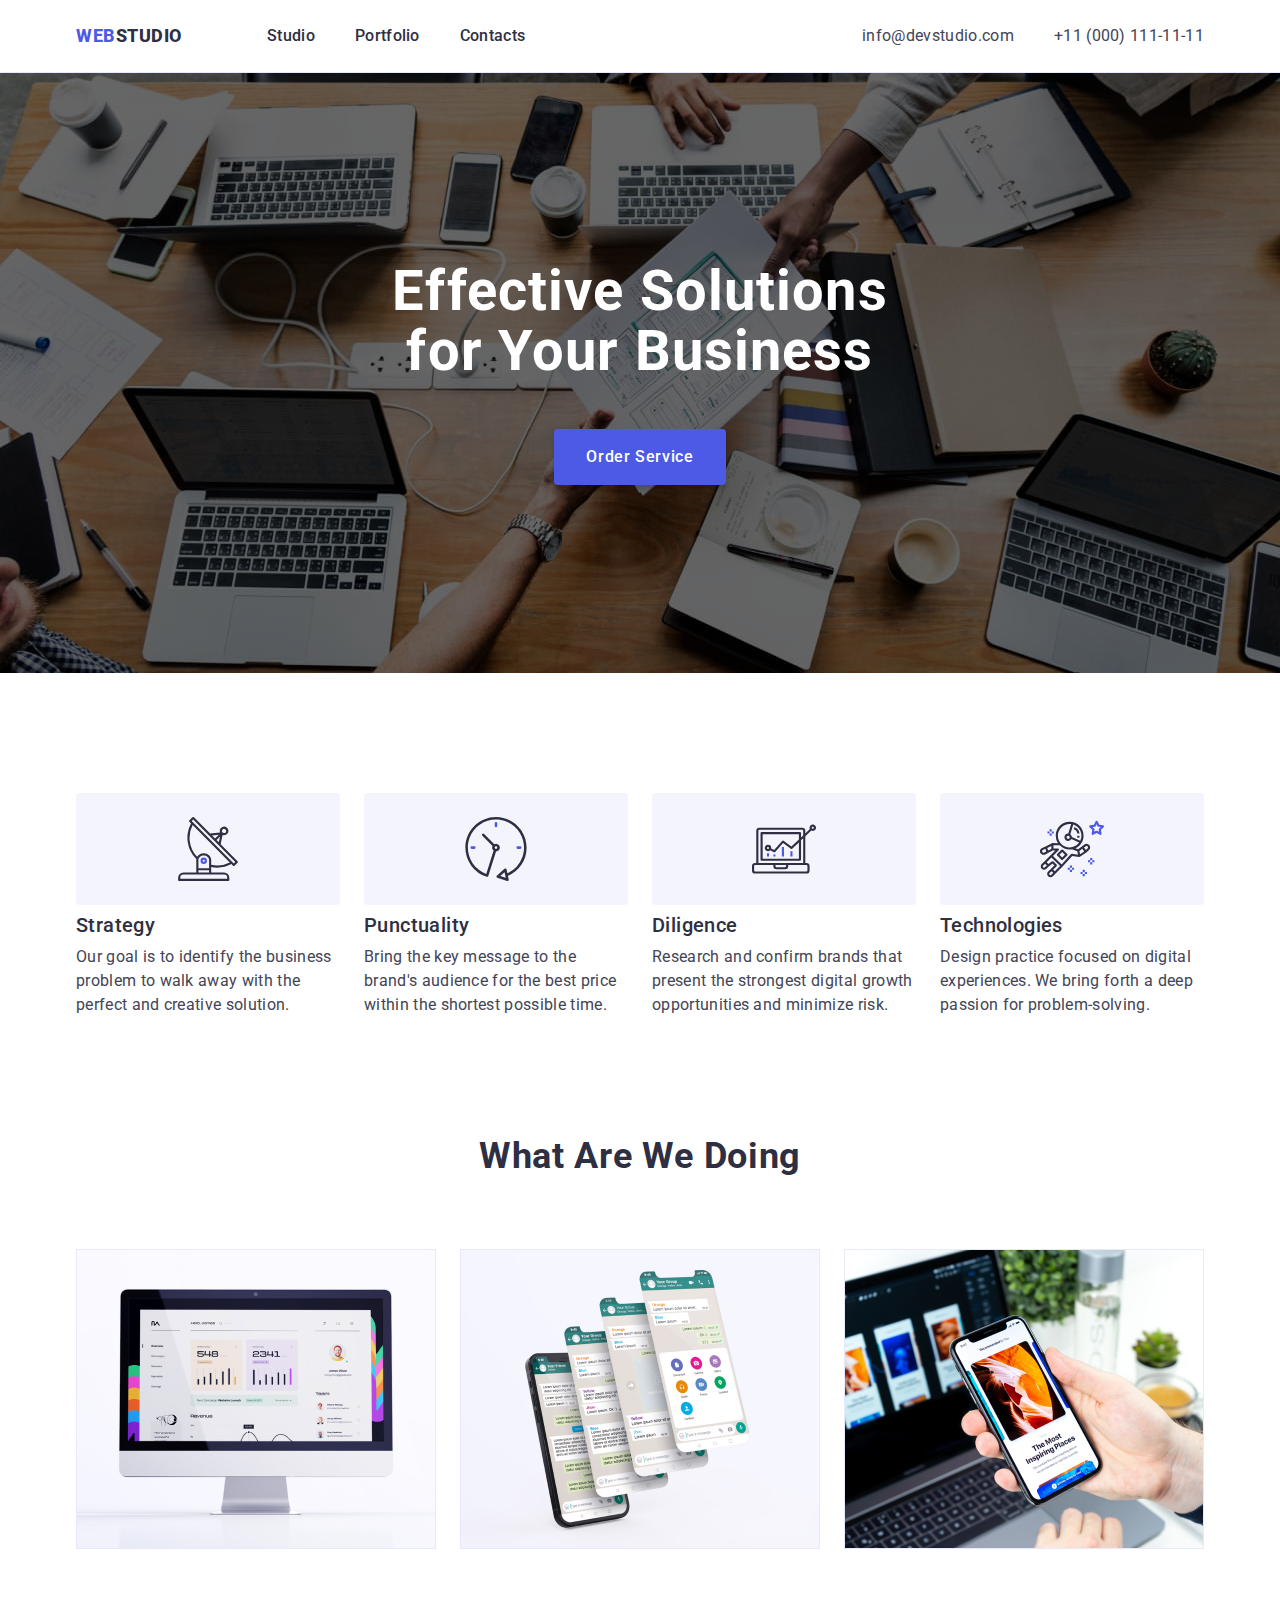
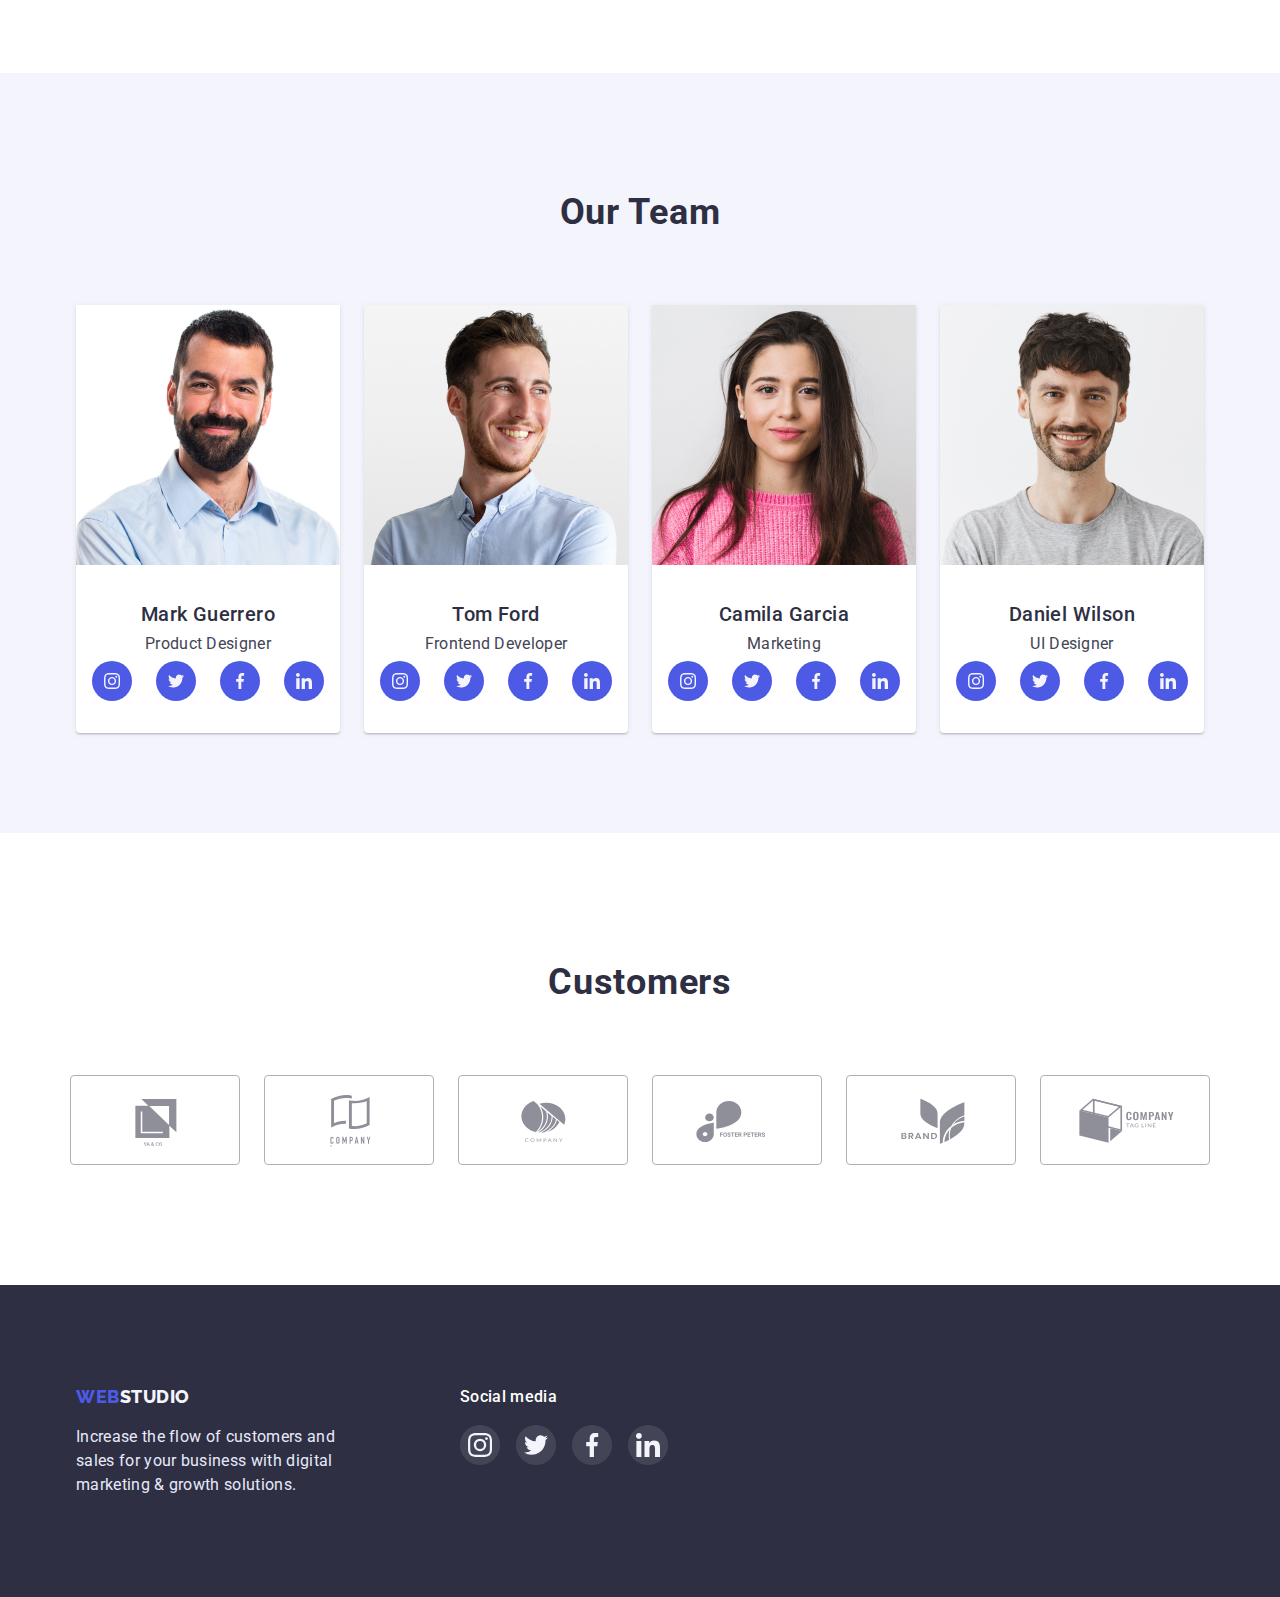
==== index.html @ 845b04ee "0" ====
<!DOCTYPE html>
<html lang="en">
  <head>
    <meta charset="UTF-8" />
    <meta http-equiv="X-UA-Compatible" content="IE=edge" />
    <meta name="viewport" content="width=device-width, initial-scale=1.0" />
    <title>Document</title>
    <link rel="preconnect" href="https://fonts.googleapis.com" />
    <link rel="preconnect" href="https://fonts.gstatic.com" crossorigin />
    <link
      href="https://fonts.googleapis.com/css2?family=Raleway:wght@800&family=Roboto:wght@400;500;700;900&display=swap"
      rel="stylesheet"
    />
    <link
      rel="stylesheet"
      href="https://cdnjs.cloudflare.com/ajax/libs/modern-normalize/1.1.0/modern-normalize.min.css"
    />
    <link rel="stylesheet" href="./css/styles.css" />
  </head>
  <body>
    <header class="header">
      <div class="container nav-gen">
        <nav class="nav-gen">
          <a href="./index.html" class="head-btn"
            ><span class="web">Web</span>Studio</a
          >
          <ul class="sec-ul nav-block">
            <li class="li-item">
              <a href="./index.html" class="nav-li">Studio</a>
            </li>
            <li class="li-item">
              <a href="./portfolio.html" class="nav-li">Portfolio</a>
            </li>
            <li class="li-item"><a href="" class="nav-li">Contacts</a></li>
          </ul>
        </nav>
        <address class="adress-block">
          <ul class="sec-ul adr-block">
            <li class="li-item">
              <a href="mailto:info@devstudio.com" class="contacts"
                >info@devstudio.com</a
              >
            </li>
            <li class="li-item">
              <a href="tel:+110001111111" class="contacts"
                >+11 (000) 111-11-11</a
              >
            </li>
          </ul>
        </address>
      </div>
    </header>
    <main>
      <section class="hero background-img">
        <div class="container background-img">
          <h1 class="title">Effective Solutions for Your Business</h1>
          <button type="button" class="button hero-but">Order Service</button>
        </div>
      </section>

      <section class="section">
        <div class="container">
          <h2 class="visually-hidden">Feature</h2>
          <ul class="sec-ul list-items">
            <li class="list-sec">
              <div class="icon-div">
                <svg class="icon-pic">
                  <use
                    href="./images/symbol-defs 2.svg#icon-antenna-1"
                    width="64px"
                    height="64px"
                  ></use>
                </svg>
              </div>
              <h3 class="title-section">Strategy</h3>
              <p class="section-text">
                Our goal is to identify the business problem to walk away with
                the perfect and creative solution.
              </p>
            </li>
            <li class="list-sec">
              <div class="icon-div">
                <svg class="icon-pic">
                  <use
                    href="./images/symbol-defs 2.svg#icon-clock-1"
                    width="64px"
                    height="64px"
                  ></use>
                </svg>
              </div>
              <h3 class="title-section">Punctuality</h3>
              <p class="section-text">
                Bring the key message to the brand's audience for the best price
                within the shortest possible time.
              </p>
            </li>
            <li class="list-sec">
              <div class="icon-div">
                <svg class="icon-pic">
                  <use
                    href="./images/symbol-defs 2.svg#icon-diagram-1"
                    width="64"
                    height="64"
                  ></use>
                </svg>
              </div>
              <h3 class="title-section">Diligence</h3>
              <p class="section-text">
                Research and confirm brands that present the strongest digital
                growth opportunities and minimize risk.
              </p>
            </li>
            <li class="list-sec">
              <div class="icon-div">
                <svg class="icon-pic">
                  <use
                    href="./images/symbol-defs 2.svg#icon-astronaut-1"
                    width="64px"
                    height="64px"
                  ></use>
                </svg>
              </div>
              <h3 class="title-section">Technologies</h3>
              <p class="section-text">
                Design practice focused on digital experiences. We bring forth a
                deep passion for problem-solving.
              </p>
            </li>
          </ul>
        </div>
      </section>

      <section class="photos">
        <div class="container">
          <h2 class="photos-title">What are we doing</h2>
          <ul class="sec-ul sec-photos">
            <li class="sec-img">
              <img
                src="./images/monitor.jpg"
                alt="monitor of computer"
                width="360"
                height="300"
              />
            </li>
            <li class="sec-img">
              <img
                src="./images/phone.jpg"
                alt="displays of phone"
                width="360"
                height="300"
              />
            </li>
            <li class="sec-img">
              <img
                src="./images/handphone.jpg"
                alt="phone in hand"
                width="360"
                height="300"
              />
            </li>
          </ul>
        </div>
      </section>

      <section class="team">
        <div class="container">
          <h2 class="team-title">Our Team</h2>
          <ul class="sec-ul team-block">
            <li class="team-img">
              <img
                src="./images/beardman1.jpg"
                alt="man-with-beard"
                width="264"
              />
              <div class="team-text-block">
                <h3 class="team-mem">Mark Guerrero</h3>
                <p class="team-text">Product Designer</p>
                <ul class="list-contacts">
                  <li class="contacts-team">
                    <a href="" class="button-soc">
                      <svg class="soc-link" width="16px" height="16px">
                        <use
                          href="./images/symbol-defs 2.svg#icon-instagram-2"
                        ></use>
                      </svg>
                    </a>
                  </li>
                  <li class="contacts-team">
                    <a href="" class="button-soc">
                      <svg class="soc-link" width="16px" height="16px">
                        <use
                          href="./images/symbol-defs 2.svg#icon-twitter-1"
                        ></use>
                      </svg>
                    </a>
                  </li>
                  <li class="contacts-team">
                    <a href="" class="button-soc">
                      <svg class="soc-link" width="16px" height="16px">
                        <use
                          href="./images/symbol-defs 2.svg#icon-facebook-1"
                        ></use>
                      </svg>
                    </a>
                  </li>
                  <li class="contacts-team">
                    <a href="" class="button-soc">
                      <svg class="soc-link" width="16px" height="16px">
                        <use
                          href="./images/symbol-defs 2.svg#icon-linkedin-1"
                        ></use>
                      </svg>
                    </a>
                  </li>
                </ul>
              </div>
            </li>
            <li class="team-img">
              <img
                src="./images/smilingman.jpg"
                alt="smiling-man"
                width="264"
              />
              <div class="team-text-block">
                <h3 class="team-mem">Tom Ford</h3>
                <p class="team-text">Frontend Developer</p>
                <ul class="list-contacts">
                  <li class="contacts-team">
                    <a href="" class="button-soc">
                      <svg class="soc-link" width="16px" height="16px">
                        <use
                          href="./images/symbol-defs 2.svg#icon-instagram-2"
                        ></use>
                      </svg>
                    </a>
                  </li>
                  <li class="contacts-team">
                    <a href="" class="button-soc">
                      <svg class="soc-link" width="16px" height="16px">
                        <use
                          href="./images/symbol-defs 2.svg#icon-twitter-1"
                        ></use>
                      </svg>
                    </a>
                  </li>
                  <li class="contacts-team">
                    <a href="" class="button-soc">
                      <svg class="soc-link" width="16px" height="16px">
                        <use
                          href="./images/symbol-defs 2.svg#icon-facebook-1"
                        ></use>
                      </svg>
                    </a>
                  </li>
                  <li class="contacts-team">
                    <a href="" class="button-soc">
                      <svg class="soc-link" width="16px" height="16px">
                        <use
                          href="./images/symbol-defs 2.svg#icon-linkedin-1"
                        ></use>
                      </svg>
                    </a>
                  </li>
                </ul>
              </div>
            </li>
            <li class="team-img">
              <img src="./images/woman.jpg" alt="woman" width="264" />
              <div class="team-text-block">
                <h3 class="team-mem">Camila Garcia</h3>
                <p class="team-text">Marketing</p>
                <ul class="list-contacts">
                  <li class="contacts-team">
                    <a href="" class="button-soc">
                      <svg class="soc-link" width="16px" height="16px">
                        <use
                          href="./images/symbol-defs 2.svg#icon-instagram-2"
                        ></use>
                      </svg>
                    </a>
                  </li>
                  <li class="contacts-team">
                    <a href="" class="button-soc">
                      <svg class="soc-link" width="16px" height="16px">
                        <use
                          href="./images/symbol-defs 2.svg#icon-twitter-1"
                        ></use>
                      </svg>
                    </a>
                  </li>
                  <li class="contacts-team">
                    <a href="" class="button-soc">
                      <svg class="soc-link" width="16px" height="16px">
                        <use
                          href="./images/symbol-defs 2.svg#icon-facebook-1"
                        ></use>
                      </svg>
                    </a>
                  </li>
                  <li class="contacts-team">
                    <a href="" class="button-soc">
                      <svg class="soc-link" width="16px" height="16px">
                        <use
                          href="./images/symbol-defs 2.svg#icon-linkedin-1"
                        ></use>
                      </svg>
                    </a>
                  </li>
                </ul>
              </div>
            </li>
            <li class="team-img">
              <img
                src="./images/beardman2.jpg"
                alt="man-with-beard-2"
                width="264"
              />
              <div class="team-text-block">
                <h3 class="team-mem">Daniel Wilson</h3>
                <p class="team-text">UI Designer</p>
                <ul class="list-contacts">
                  <li class="contacts-team">
                    <a href="" class="button-soc">
                      <svg class="soc-link" width="16px" height="16px">
                        <use
                          href="./images/symbol-defs 2.svg#icon-instagram-2"
                        ></use>
                      </svg>
                    </a>
                  </li>
                  <li class="contacts-team">
                    <a href="" class="button-soc">
                      <svg class="soc-link" width="16px" height="16px">
                        <use
                          href="./images/symbol-defs 2.svg#icon-twitter-1"
                        ></use>
                      </svg>
                    </a>
                  </li>
                  <li class="contacts-team">
                    <a href="" class="button-soc">
                      <svg class="soc-link" width="16px" height="16px">
                        <use
                          href="./images/symbol-defs 2.svg#icon-facebook-1"
                        ></use>
                      </svg>
                    </a>
                  </li>
                  <li class="contacts-team">
                    <a href="" class="button-soc">
                      <svg class="soc-link" width="16px" height="16px">
                        <use
                          href="./images/symbol-defs 2.svg#icon-linkedin-1"
                        ></use>
                      </svg>
                    </a>
                  </li>
                </ul>
              </div>
            </li>
          </ul>
        </div>
      </section>
      

      <section>
        <div class="container">
          <h2 class="comp-title">Customers</h2>
        <ul class="company-list">
          <li class="company-link">
            <a href="" class="company-btn">
              <svg class="company-img" width="104" height="56">
                <use href="./images/symbol-defs 2.svg#icon-Logo"></use>
              </svg>
            </a>
          </li>
          <li class="company-link">
            <a href="" class="company-btn">
              <svg class="company-img" width="104" height="56">
                <use href="./images/symbol-defs 2.svg#icon-Logo-1"></use>
              </svg>
            </a>
          </li>
          <li class="company-link">
            <a href="" class="company-btn">
              <svg class="company-img" width="104" height="56">
                <use href="./images/symbol-defs 2.svg#icon-Logo-2"></use>
              </svg>
            </a>
          </li>
          <li class="company-link">
            <a href="" class="company-btn">
              <svg class="company-img" width="104" height="56">
                <use href="./images/symbol-defs 2.svg#icon-Logo-3"></use>
              </svg>
            </a>
          </li>
          <li class="company-link">
            <a href="" class="company-btn">
              <svg class="company-img" width="104" height="56">
                <use href="./images/symbol-defs 2.svg#icon-Logo-4"></use>
              </svg>
            </a>
          </li>
          <li class="company-link">
            <a href="" class="company-btn">
              <svg class="company-img" width="104" height="56">
                <use href="./images/symbol-defs 2.svg#icon-Logo-5"></use>
              </svg>
            </a>
          </li>
        </ul>
          
            
          
        </div>
      </section>

    </main>
    <footer class="footer">
      <div class="container  foot-media">
        <div class="foot-block">
          <a href="./index.html" class="std-foot">
            <span class="web">Web</span> Studio</a
          >
          <p class="text-foot">
            Increase the flow of customers and sales for your business with
            digital marketing & growth solutions.
          </p>
        </div>
        <div >
          <h3 class="foot-title-media">Social media</h3>
          <ul class="footer-list-contacts">
            <li class="footer-soc-link">
              <a href="" class="footer-button-soc">
                <svg class="footer-soc-link" width="24px" height="24px">
                  <use
                    href="./images/symbol-defs 2.svg#icon-instagram-2"
                  ></use>
                </svg>
              </a>
            </li>
            <li class="footer-soc-link">
              <a href="" class="footer-button-soc">
                <svg class="footer-soc-link" width="24px" height="24px">
                  <use
                    href="./images/symbol-defs 2.svg#icon-twitter-1"
                  ></use>
                </svg>
              </a>
            </li>
            <li class="footer-soc-link">
              <a href="" class="footer-button-soc">
                <svg class="footer-soc-link" width="24px" height="24px">
                  <use
                    href="./images/symbol-defs 2.svg#icon-facebook-1"
                  ></use>
                </svg>
              </a>
            </li>
            <li class="footer-soc-link">
              <a href="" class="footer-button-soc">
                <svg class="footer-soc-link" width="24px" height="24px">
                  <use
                    href="./images/symbol-defs 2.svg#icon-linkedin-1"
                  ></use>
                </svg>
              </a>
            </li>
          </ul>
        </div>
      </div>
    </footer>
  </body>
</html>
---- css/styles.css ----
:root {
  --primary-text-color: #2e2f42;
  --title-text-color: #434455;
  --button-color: #4d5ae5;
}
body {
  font-family: Roboto, sans-serif;
}

/* main background color  #E5E5E5;*/
/* seconadary background color #F4F4FD */
/* main color #2E2F42 */
/* text color #434455 */
h1,
h2,
h3,
h4,
h5,
h6,
p,
ul {
  margin: 0;
  padding: 0;
}
html {
  box-sizing: border-box;
}
*,
*::before,
*::after {
  box-sizing: border-box;
}
.container {
  max-width: 1158px;
  padding: 0 15px;
  margin: 0 auto;
}
/* HEADER */
.header {
  background-color: #ffffff;
  border-bottom: 1px solid #e7e9fc;
}

.nav-gen {
  display: flex;
  align-items: center;
}

.web {
  color: #4d5ae5;
}

.head-btn {
  color: var(--primary-text-color);
  font-weight: 800;
  font-size: 18px;
  line-height: 1.33;
  /* identical to box height, or 133% */

  width: 115px;

  letter-spacing: 0.03em;
  text-transform: uppercase;
  text-decoration: none;
  display: flex;
}

.nav-block,
.adr-block {
  display: flex;
}
.nav-block {
  margin-left: 76px;
}
.adress-block {
  margin-left: auto;
}

.li-item:not(:last-child) {
  margin-right: 40px;
}

.nav-li {
  display: block;
  padding-top: 24px;
  padding-bottom: 24px;
  color: var(--primary-text-color);
  font-weight: 500;
  font-size: 16px;
  line-height: 1.5;
  /* identical to box height, or 150% */

  letter-spacing: 0.02em;
  text-decoration: none;
}

.contacts {
  color: var(--title-text-color);
  font-style: normal;
  font-weight: 400;
  font-size: 16px;
  line-height: 1.5;
  /* identical to box height, or 150% */

  letter-spacing: 0.02em;
  text-decoration: none;
}

/*MAIN */
.hero {
  background-color: var(--primary-text-color);
  padding-bottom: 188px;
  /* height: 600px; */
}
.hero-but {
  padding: 16px 32px 16px 32px;
  margin-top: 48px;
  margin-right: auto;
  margin-left: auto;
  box-shadow: 0px 4px 4px rgba(0, 0, 0, 0.15);
}

.background-img {
  max-width: 1440px;
  height: 600px;
  margin-left: auto;
  margin-right: auto;

  /* background-image:  */
  background-image: linear-gradient(
      to right,
      rgba(0, 0, 0, 0.6),
      rgba(0, 0, 0, 0.6)
    ),
    url(../images/background.jpg);
  background-repeat: no-repeat;
  background-size: cover;
  background-position: center;
}
.button {
  color: #ffffff;
  background-color: #4d5ae5;
  cursor: pointer;
  font-weight: 500;
  font-size: 16px;
  line-height: 1.5;
  /* margin-bottom: 188px; */
  /* identical to box height, or 150% */

  display: flex;
  align-items: center;
  letter-spacing: 0.04em;
  border-radius: 4px;
  border-style: none;
}

.title {
  color: #ffffff;
  font-family: "Roboto";
  font-style: normal;
  font-weight: 700;
  font-size: 56px;
  line-height: 60px;

  text-align: center;
  letter-spacing: 0.02em;

  max-width: 496px;

  margin-right: auto;
  margin-left: auto;
  padding-top: 188px;
}

.visually-hidden {
  position: absolute;
  width: 1px;
  height: 1px;
  margin: -1px;
  border: 0;
  padding: 0;
  white-space: nowrap;
  clip-path: inset(100%);
  clip: rect(0 0 0 0);
  overflow: hidden;
}

.section {
  margin-top: 120px;
  margin-bottom: 120px;
}
.list-items {
  display: flex;
}

.icon-div {
  display: flex;
  justify-content: center;
  align-items: center;
  height: 112px;

  background: #f4f4fd;
  border-radius: 4px;
  margin-bottom: 8px;
}

.icon-pic {
  height: 64px;
  width: 64px;
}

.title-section {
  color: var(--primary-text-color);
  font-weight: 500;
  font-size: 20px;
  line-height: 1.2;
  /* identical to box height, or 120% */
  letter-spacing: 0.02em;
  margin-bottom: 8px;
}
.list-sec:not(:last-child) {
  margin-right: 24px;
}
.list-sec {
  max-width: 264px;
}

.sec-ul {
  list-style: none;
}
.section-text {
  color: var(--title-text-color);
  font-weight: 400;
  font-size: 16px;
  line-height: 1.5;
  /* or 150% */
  letter-spacing: 0.02em;
}

.photos-title {
  color: var(--primary-text-color);
  font-weight: 700;
  font-size: 36px;
  line-height: 1.11;
  /* identical to box height, or 111% */

  text-align: center;
  letter-spacing: 0.02em;
  text-transform: capitalize;
  margin-bottom: 72px;
}
.photos {
  margin-bottom: 120px;
}
.sec-photos {
  display: flex;
}
.sec-img:not(:last-child) {
  margin-right: 24px;
}

.team {
  background-color: #f4f4fd;
}
.team-title {
  color: var(--primary-text-color);
  font-weight: 700;
  font-size: 36px;
  line-height: 1.11;

  text-align: center;
  letter-spacing: 0.02em;
  text-transform: capitalize;
  padding-top: 120px;
  margin-bottom: 72px;
}
.team-mem {
  color: var(--primary-text-color);
  font-weight: 500;
  font-size: 20px;
  line-height: 1.2;

  text-align: center;
  letter-spacing: 0.02em;
  margin-bottom: 8px;
}

.team-block {
  display: flex;
  padding-bottom: 100px;
}

.team-img:not(:last-child) {
  margin-right: 24px;
}
.team-img {
  background: #ffffff;
  box-shadow: 0px 1px 6px rgba(46, 47, 66, 0.08),
    0px 1px 1px rgba(46, 47, 66, 0.16), 0px 2px 1px rgba(46, 47, 66, 0.08);
  border-radius: 0px 0px 4px 4px;
}

.team-text-block {
  padding-top: 32px;
  padding-bottom: 32px;
}

.team-text {
  color: var(--title-text-color);
  font-weight: 400;
  font-size: 16px;
  line-height: 1.2;

  text-align: center;
  letter-spacing: 0.02em;
  margin-bottom: 8px;
}

.list-contacts {
  display: flex;
  justify-content: center;

  list-style: none;
  gap: 24px;
}

.contacts-team {
  display: block;

  width: 40px;
  height: 40px;

  cursor: pointer;
}

.button-soc {
  padding: 0px;
  border: none;
  width: 100%;
  height: 100%;
  border-radius: 50%;
  display: flex;
  justify-content: center;
  align-items: center;
  background-color: #4d5ae5;
}
.button-soc:hover,
.button-soc:focus {
  background-color: #404bbf;
}

.soc-link {
  display: inline-block;
}

.comp-title {
  text-align: center;
  margin-top: 130px;
  margin-bottom: 72px;
  font-weight: 700;
  font-size: 36px;
  line-height: 1.11;
  /* identical to box height, or 111% */

  text-align: center;
  letter-spacing: 0.02em;
  text-transform: capitalize;

  color: var(--primary-text-color);
}

.company-list {
  list-style: none;
  display: flex;
  justify-content: center;
  gap: 24px;

  margin-bottom: 120px;
}

.company-link {
  /* border: 1px solid #afb1b8;
  padding: 16px 32px; 
  /* border-radius: 4px;  */
  cursor: pointer;
}
/* .company-link:hover,
.company-link:focus {
  border-color: #404bbf;
  fill:#404bbf ;
} */

.company-btn {
  display: flex;
  border: 1px solid #afb1b8;
  padding: 16px 32px;
  border-radius: 4px;
}

/* .company-btn:hover, 
.company-btn:focus, 
.company-img:hover, 
.company-img:focus {
  border-color: #404bbf;
  fill: #404bbf; 
 } */

.company-btn:is(:hover, :focus) {
  border-color: #404bbf;
}
.company-btn:is(:hover, :focus) .company-img {
  fill: #404bbf;
}

.company-img {
  fill: #8e8f99;
  display: flex;
}

/* Footer */
.footer {
  background-color: var(--primary-text-color);
  /* max-height: 310px; */
  padding: 100px 0;
}

.foot-block {
  width: 264px;
}

.std-foot {
  color: #f4f4fd;
  font-family: "Raleway";
  font-style: normal;
  font-weight: 800;
  font-size: 18px;
  line-height: 1.33;
  width: 120px;

  display: flex;
  letter-spacing: 0.03em;
  text-transform: uppercase;
  text-decoration: none;
  padding: 0px;
}

.text-foot {
  color: #e7e9fc;
  font-weight: 400;
  font-size: 16px;
  line-height: 1.5;
  /* or 150% */
  letter-spacing: 0.02em;
  margin-top: 16px;
}

.footer-list-contacts {
  display: flex;
  justify-content: center;

  list-style: none;
  gap: 16px;
}

.footer-soc-link {
  display: block;
  cursor: pointer;
}

.footer-button-soc {
  padding: 0px;
  border: none;
  width: 40px;
  height: 40px;
  border-radius: 50%;
  display: flex;
  justify-content: center;
  align-items: center;
  background: rgba(255, 255, 255, 0.1);
}

.footer-button-soc:hover,
.footer-button-soc:focus {
  background-color: #31d0aa;
}

.foot-media {
  display: flex;
  gap: 120px;
}

.foot-title-media {
  margin-bottom: 16px;
  font-weight: 500;
  font-size: 16px;
  line-height: 1.5;
  /* identical to box height, or 150% */

  letter-spacing: 0.02em;

  color: #ffffff;
}

/*PORTFOLIO  */

.port-img {
  display: flex;
  flex-wrap: wrap;
  gap: 48px 24px;

  margin-bottom: 120px;
}

.img-port {
  display: block;
  max-width: 100%;
  height: auto;
}

.port-button {
  color: var(--button-color);
  background-color: #f4f4fd;
  cursor: pointer;
  font-weight: 500;
  font-size: 16px;
  line-height: 1.5;
  /* identical to box height, or 150% */

  letter-spacing: 0.04em;
  display: flex;
  align-items: center;
  letter-spacing: 0.04em;

  border: 1px solid #e7e9fc;
  border-radius: 4px;
  padding: 12px 24px;
}

.port-btns {
  display: flex;
  justify-content: center;
  gap: 24px;
  margin-top: 96px;
  margin-bottom: 72px;
}

.button:focus,
.button:hover {
  color: #ffffff;
  background-color: #404bbf;
}
.port-button:focus,
.port-button:hover {
  color: #ffffff;
  background-color: #404bbf;
  box-shadow: 0px 4px 4px rgba(0, 0, 0, 0.15);
}

.contacts:hover,
.contacts:focus,
.nav-li:hover,
.nav-li:focus {
  color: #404bbf;
  background-color: #ffffff;
}

.port-section {
  font-weight: 500;
  font-size: 20px;
  line-height: 1.2;
  /* identical to box height, or 120% */

  letter-spacing: 0.02em;
  padding-top: 32px;
  margin-bottom: 8px;
  padding-left: 16px;
}

.port-link {
  text-decoration: none;
  color: var(--primary-text-color);
}
.port-link-block {
  /* display: block; */
  border-right: 1px solid #e7e9fc;
  border-bottom: 1px solid #e7e9fc;
  border-left: 1px solid #e7e9fc;
}

.port-li-img {
  box-shadow: 0px 1px 6px rgba(46, 47, 66, 0.08);
}
.port-li-img:focus,
.port-li-img:hover {
  box-shadow: 0px 1px 6px rgba(46, 47, 66, 0.08),
    0px 1px 1px rgba(46, 47, 66, 0.16), 0px 2px 1px rgba(46, 47, 66, 0.08);
}

.port-text {
  font-weight: 400;
  font-size: 16px;
  line-height: 1.5;
  /* identical to box height, or 150% */

  letter-spacing: 0.02em;
  padding-bottom: 32px;
  padding-left: 16px;
}
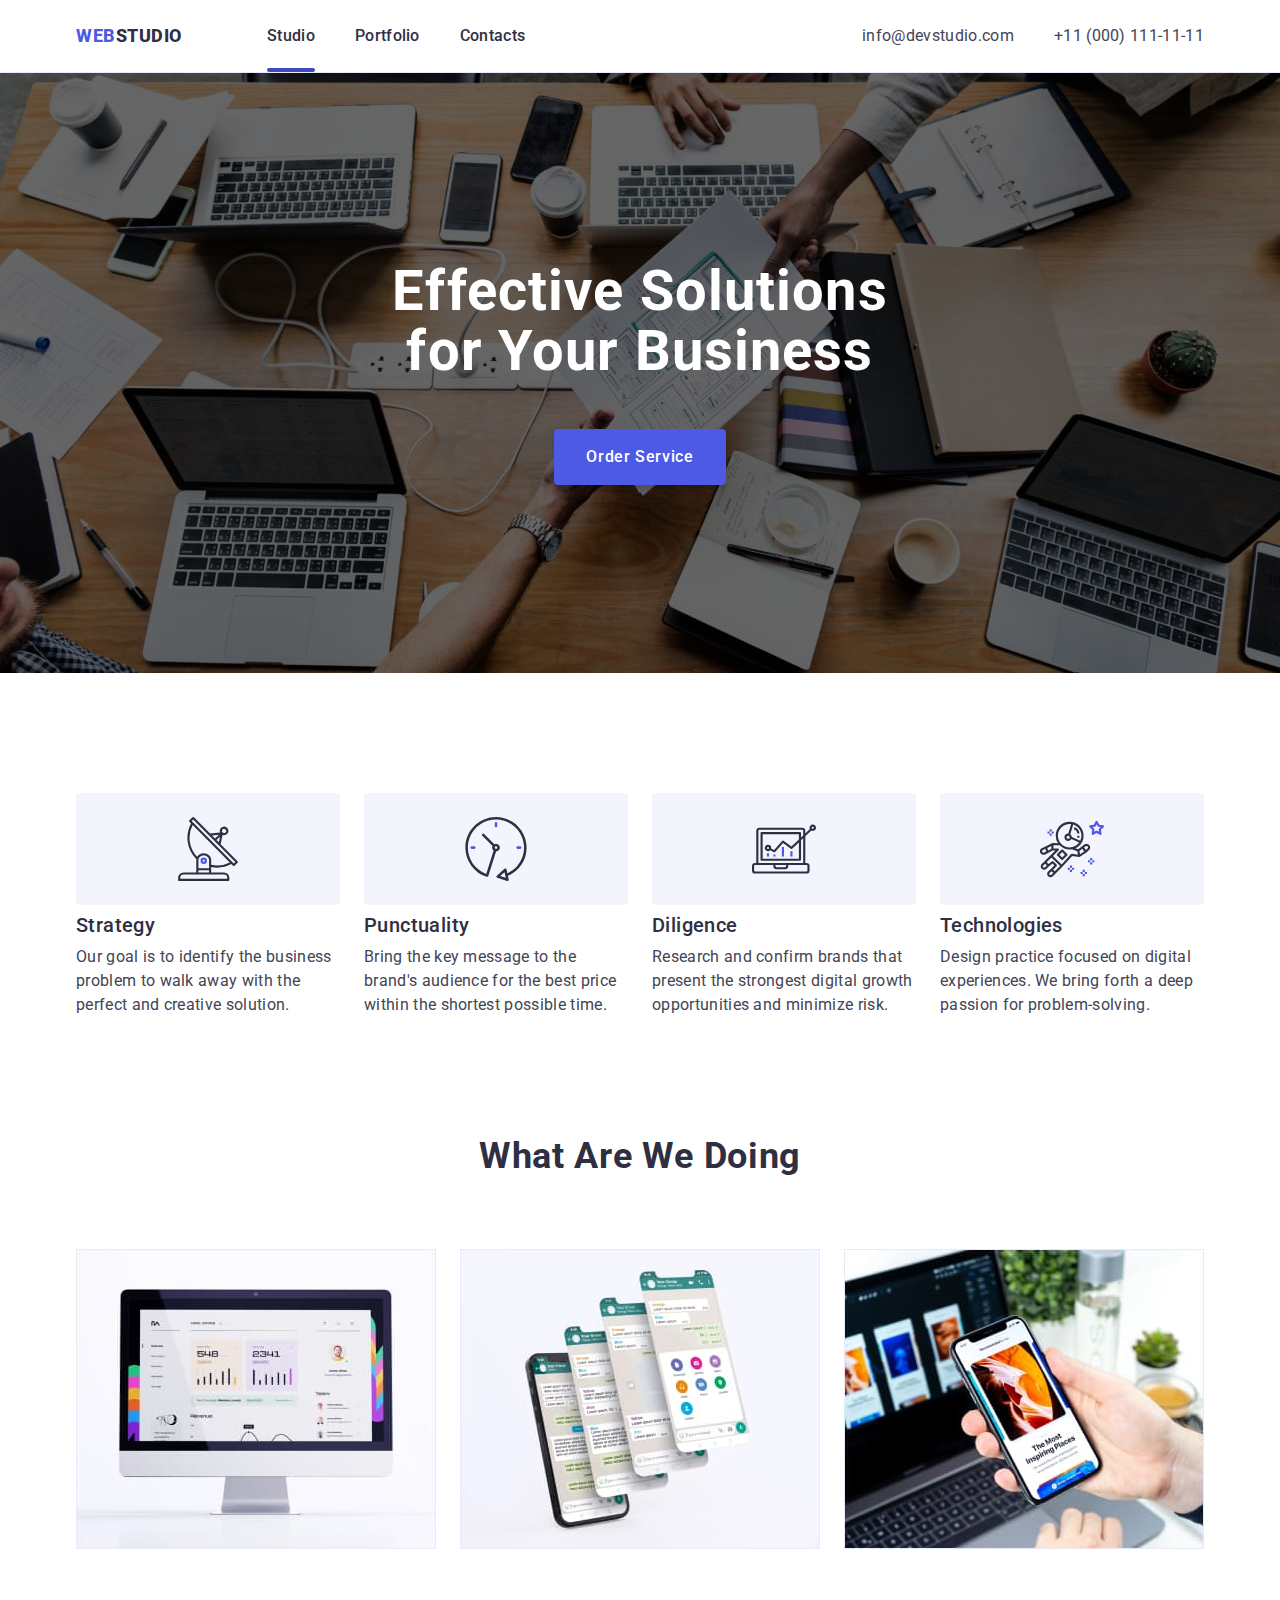
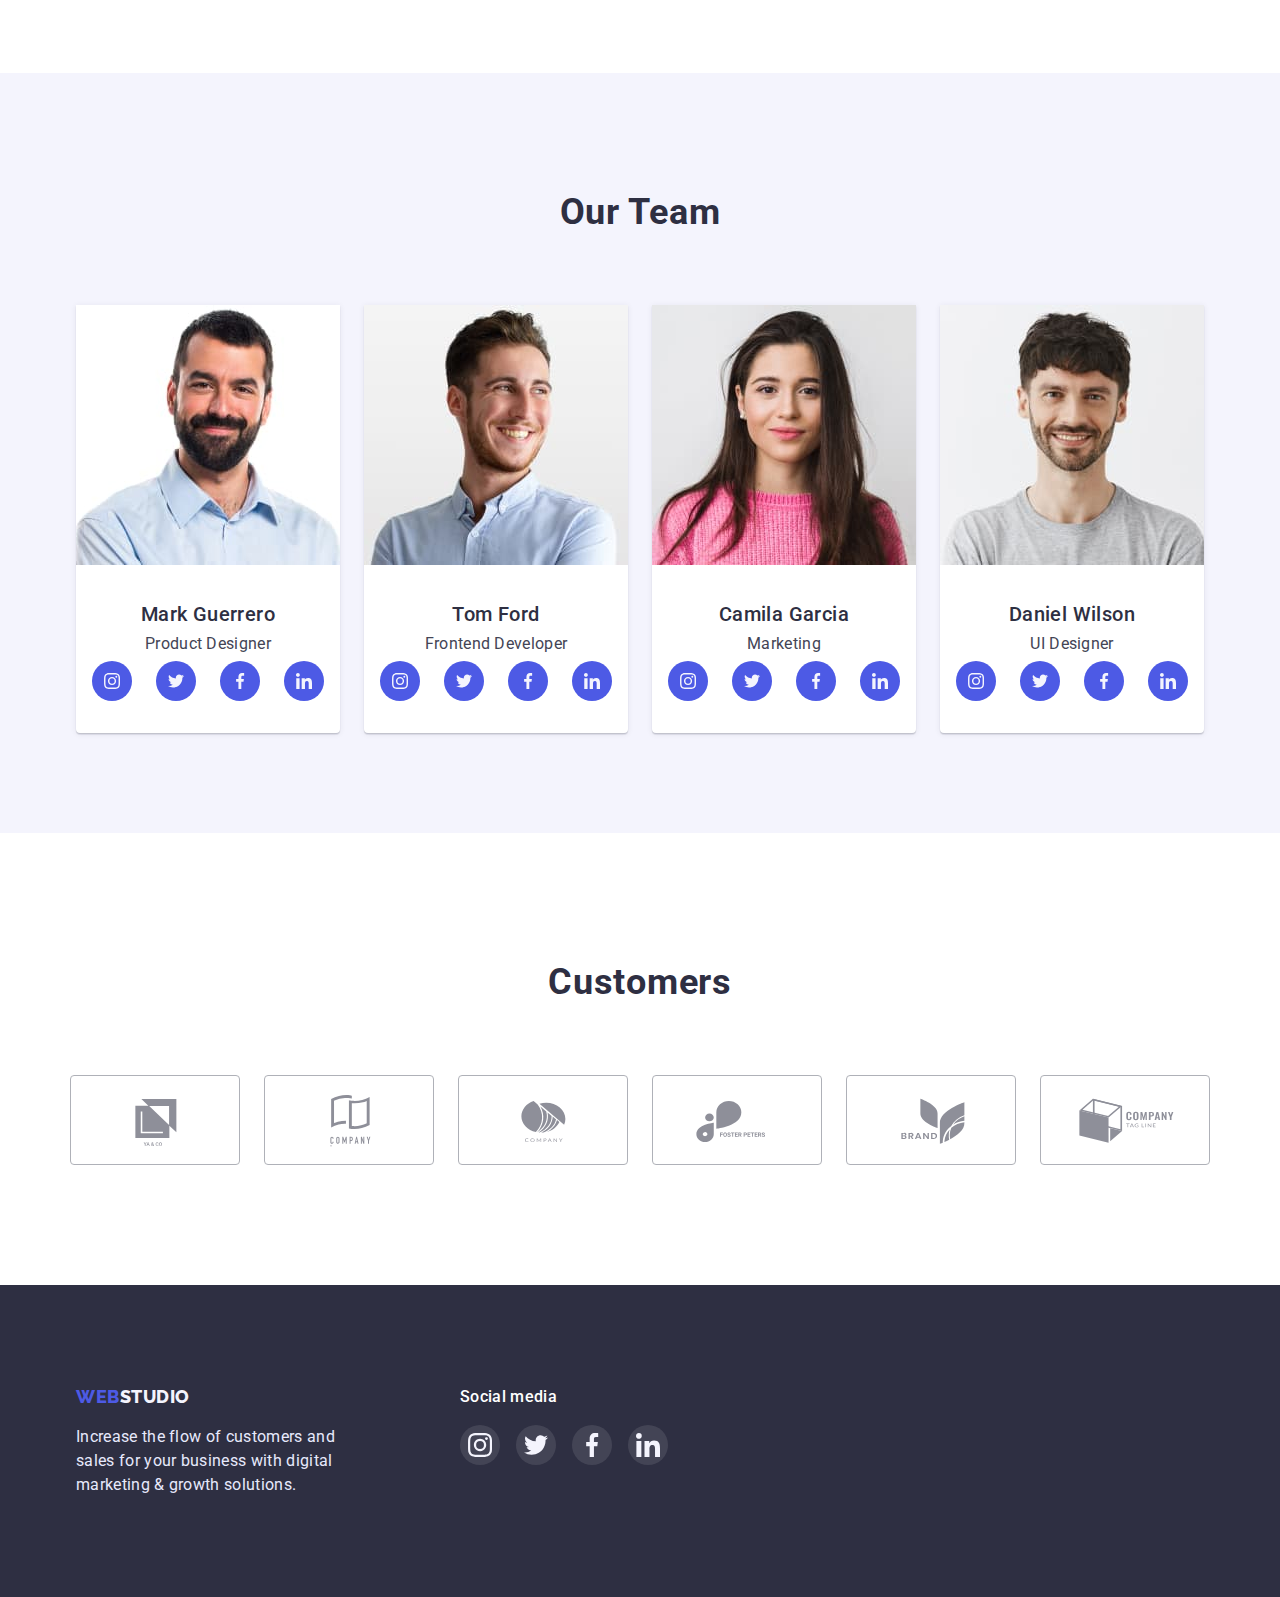
==== commit 916e5627: "fix 3" ====
--- a/index.html
+++ b/index.html
@@ -25,13 +25,15 @@
             ><span class="web">Web</span>Studio</a
           >
           <ul class="sec-ul nav-block">
-            <li class="li-item">
-              <a href="./index.html" class="nav-li">Studio</a>
-            </li>
-            <li class="li-item">
-              <a href="./portfolio.html" class="nav-li">Portfolio</a>
-            </li>
-            <li class="li-item"><a href="" class="nav-li">Contacts</a></li>
+            <li class="li-item ">
+              <a href="./index.html" class="nav-li menu-link current">Studio</a>
+            </li>
+            <li class="li-item ">
+              <a href="./portfolio.html" class="nav-li menu-link">Portfolio</a>
+            </li>
+            <li class="li-item ">
+              <a href="" class="nav-li menu-link">Contacts</a>
+            </li>
           </ul>
         </nav>
         <address class="adress-block">
@@ -54,7 +56,9 @@
       <section class="hero background-img">
         <div class="container background-img">
           <h1 class="title">Effective Solutions for Your Business</h1>
-          <button type="button" class="button hero-but">Order Service</button>
+          <button type="button" class="button hero-but" data-modal-open>
+            Order Service
+          </button>
         </div>
       </section>
 
@@ -361,64 +365,59 @@
           </ul>
         </div>
       </section>
-      
 
       <section>
         <div class="container">
           <h2 class="comp-title">Customers</h2>
-        <ul class="company-list">
-          <li class="company-link">
-            <a href="" class="company-btn">
-              <svg class="company-img" width="104" height="56">
-                <use href="./images/symbol-defs 2.svg#icon-Logo"></use>
-              </svg>
-            </a>
-          </li>
-          <li class="company-link">
-            <a href="" class="company-btn">
-              <svg class="company-img" width="104" height="56">
-                <use href="./images/symbol-defs 2.svg#icon-Logo-1"></use>
-              </svg>
-            </a>
-          </li>
-          <li class="company-link">
-            <a href="" class="company-btn">
-              <svg class="company-img" width="104" height="56">
-                <use href="./images/symbol-defs 2.svg#icon-Logo-2"></use>
-              </svg>
-            </a>
-          </li>
-          <li class="company-link">
-            <a href="" class="company-btn">
-              <svg class="company-img" width="104" height="56">
-                <use href="./images/symbol-defs 2.svg#icon-Logo-3"></use>
-              </svg>
-            </a>
-          </li>
-          <li class="company-link">
-            <a href="" class="company-btn">
-              <svg class="company-img" width="104" height="56">
-                <use href="./images/symbol-defs 2.svg#icon-Logo-4"></use>
-              </svg>
-            </a>
-          </li>
-          <li class="company-link">
-            <a href="" class="company-btn">
-              <svg class="company-img" width="104" height="56">
-                <use href="./images/symbol-defs 2.svg#icon-Logo-5"></use>
-              </svg>
-            </a>
-          </li>
-        </ul>
-          
-            
-          
+          <ul class="company-list">
+            <li class="company-link">
+              <a href="" class="company-btn">
+                <svg class="company-img" width="104" height="56">
+                  <use href="./images/symbol-defs 2.svg#icon-Logo"></use>
+                </svg>
+              </a>
+            </li>
+            <li class="company-link">
+              <a href="" class="company-btn">
+                <svg class="company-img" width="104" height="56">
+                  <use href="./images/symbol-defs 2.svg#icon-Logo-1"></use>
+                </svg>
+              </a>
+            </li>
+            <li class="company-link">
+              <a href="" class="company-btn">
+                <svg class="company-img" width="104" height="56">
+                  <use href="./images/symbol-defs 2.svg#icon-Logo-2"></use>
+                </svg>
+              </a>
+            </li>
+            <li class="company-link">
+              <a href="" class="company-btn">
+                <svg class="company-img" width="104" height="56">
+                  <use href="./images/symbol-defs 2.svg#icon-Logo-3"></use>
+                </svg>
+              </a>
+            </li>
+            <li class="company-link">
+              <a href="" class="company-btn">
+                <svg class="company-img" width="104" height="56">
+                  <use href="./images/symbol-defs 2.svg#icon-Logo-4"></use>
+                </svg>
+              </a>
+            </li>
+            <li class="company-link">
+              <a href="" class="company-btn">
+                <svg class="company-img" width="104" height="56">
+                  <use href="./images/symbol-defs 2.svg#icon-Logo-5"></use>
+                </svg>
+              </a>
+            </li>
+          </ul>
         </div>
       </section>
-
     </main>
     <footer class="footer">
-      <div class="container  foot-media">
+      <div class="container foot-media">
         <div class="foot-block">
           <a href="./index.html" class="std-foot">
             <span class="web">Web</span> Studio</a
@@ -428,42 +427,34 @@
             digital marketing & growth solutions.
           </p>
         </div>
-        <div >
+        <div>
           <h3 class="foot-title-media">Social media</h3>
           <ul class="footer-list-contacts">
             <li class="footer-soc-link">
               <a href="" class="footer-button-soc">
                 <svg class="footer-soc-link" width="24px" height="24px">
-                  <use
-                    href="./images/symbol-defs 2.svg#icon-instagram-2"
-                  ></use>
+                  <use href="./images/symbol-defs 2.svg#icon-instagram-2"></use>
                 </svg>
               </a>
             </li>
             <li class="footer-soc-link">
               <a href="" class="footer-button-soc">
                 <svg class="footer-soc-link" width="24px" height="24px">
-                  <use
-                    href="./images/symbol-defs 2.svg#icon-twitter-1"
-                  ></use>
+                  <use href="./images/symbol-defs 2.svg#icon-twitter-1"></use>
                 </svg>
               </a>
             </li>
             <li class="footer-soc-link">
               <a href="" class="footer-button-soc">
                 <svg class="footer-soc-link" width="24px" height="24px">
-                  <use
-                    href="./images/symbol-defs 2.svg#icon-facebook-1"
-                  ></use>
+                  <use href="./images/symbol-defs 2.svg#icon-facebook-1"></use>
                 </svg>
               </a>
             </li>
             <li class="footer-soc-link">
               <a href="" class="footer-button-soc">
                 <svg class="footer-soc-link" width="24px" height="24px">
-                  <use
-                    href="./images/symbol-defs 2.svg#icon-linkedin-1"
-                  ></use>
+                  <use href="./images/symbol-defs 2.svg#icon-linkedin-1"></use>
                 </svg>
               </a>
             </li>
@@ -471,5 +462,18 @@
         </div>
       </div>
     </footer>
+    <div class="backdrop is-hidden" data-modal>
+      <div class="modal">
+        <button class="modal-but" data-modal-close>
+          <svg class="modal-svg" width="8px" height="8px">
+            <use
+              href="./images/symbol-defs 2.svg#icon-close-black-18dp-2-1-1"
+            ></use>
+          </svg>
+        </button>
+        
+      </div>
+    </div>
+    <script src="./js/modal.js"></script>
   </body>
 </html>
--- a/css/styles.css
+++ b/css/styles.css
@@ -2,6 +2,7 @@
   --primary-text-color: #2e2f42;
   --title-text-color: #434455;
   --button-color: #4d5ae5;
+  --nav-color: #404bbf;
 }
 body {
   font-family: Roboto, sans-serif;
@@ -72,8 +73,66 @@
 .nav-block {
   margin-left: 76px;
 }
+
+.menu-link {
+  position: relative;
+  color: #2E2F42;
+  font-style: normal;
+  font-weight: 500;
+  font-size: 16px;
+  line-height: 1.5;
+  transition-property: сolor; 
+  transition-duration: 250ms; 
+  transition-timing-function: cubic-bezier(0.4, 0, 0.2, 1);
+}
+.current::after {
+  content: "";
+  position: absolute;
+  display: block;
+  width: 100%;
+  height: 4px;
+  background: #404bbf;
+  border-radius: 2px;
+  left: 0;
+  bottom: 0;
+  /*transform: scaleX(0);
+   transition: transform 250ms cubic-bezier(0.4, 0, 0.2, 1); */
+}
+
+.menu-link:hover:after {
+  transform: scaleX(1);
+} 
+/* .menu-link {
+  
+  color: #2E2F42;
+  font-style: normal;
+  font-weight: 500;
+  font-size: 16px;
+  line-height: 1.5;
+  transition-property: сolor; 
+  transition-duration: 250ms; 
+  transition-timing-function: cubic-bezier(0.4, 0, 0.2, 1);
+}
+.current::after {
+    content: "";
+    position: absolute;
+    left: 0;
+    bottom: 0;
+    width: 100%;
+    height: 4px;
+    border-radius: 2px;
+    background-color: #404BBF;
+    top: 44px;
+} */
+
+
+
 .adress-block {
   margin-left: auto;
+}
+
+.li-item {
+  position: relative;
 }
 
 .li-item:not(:last-child) {
@@ -92,6 +151,8 @@
 
   letter-spacing: 0.02em;
   text-decoration: none;
+  
+  transition: color 250ms cubic-bezier(0.4, 0, 0.2, 1);
 }
 
 .contacts {
@@ -104,6 +165,7 @@
 
   letter-spacing: 0.02em;
   text-decoration: none;
+  transition: color 250ms cubic-bezier(0.4, 0, 0.2, 1);
 }
 
 /*MAIN */
@@ -152,6 +214,11 @@
   letter-spacing: 0.04em;
   border-radius: 4px;
   border-style: none;
+
+  /* transition-property: background-color;
+  transition-duration: 250ms;
+  transition-timing-function: cubic-bezier(0.4, 0, 0.2, 1); */
+  transition: background-color 250ms cubic-bezier(0.4, 0, 0.2, 1);
 }
 
 .title {
@@ -343,6 +410,7 @@
   justify-content: center;
   align-items: center;
   background-color: #4d5ae5;
+  transition: background-color 250ms cubic-bezier(0.4, 0, 0.2, 1);
 }
 .button-soc:hover,
 .button-soc:focus {
@@ -379,31 +447,16 @@
 }
 
 .company-link {
-  /* border: 1px solid #afb1b8;
-  padding: 16px 32px; 
-  /* border-radius: 4px;  */
   cursor: pointer;
 }
-/* .company-link:hover,
-.company-link:focus {
-  border-color: #404bbf;
-  fill:#404bbf ;
-} */
 
 .company-btn {
   display: flex;
   border: 1px solid #afb1b8;
   padding: 16px 32px;
   border-radius: 4px;
-}
-
-/* .company-btn:hover, 
-.company-btn:focus, 
-.company-img:hover, 
-.company-img:focus {
-  border-color: #404bbf;
-  fill: #404bbf; 
- } */
+  transition: border-color 250ms cubic-bezier(0.4, 0, 0.2, 1);
+}
 
 .company-btn:is(:hover, :focus) {
   border-color: #404bbf;
@@ -415,6 +468,64 @@
 .company-img {
   fill: #8e8f99;
   display: flex;
+  transition: fill 250ms cubic-bezier(0.4, 0, 0.2, 1);
+}
+
+.backdrop {
+  position: fixed;
+  left: 0;
+  top: 0;
+  width: 100%;
+  height: 100%;
+  background-color: rgba(46, 47, 66, 0.4);
+}
+
+.backdrop.is-hidden {
+  opacity: 0;
+  pointer-events: none;
+}
+
+.modal {
+  position: absolute;
+  top: 50%;
+  left: 50%;
+  transform: translate(-50%, -50%);
+
+  width: 400px;
+  height: 550px;
+  background-color: #fcfcfc;
+}
+
+.modal-but {
+ position: absolute;
+  top: 24px;
+  right: 24px;
+  cursor: pointer;
+
+  background-color: #E7E9FC;
+  height: 24px;
+  width: 24px;
+  border-radius: 50%;
+  border-style: none;
+  transition: background-color 250ms cubic-bezier(0.4, 0, 0.2, 1);
+}
+.modal-but:is(:hover, :focus) {
+  background-color: #404BBF;
+}
+.modal-but:is(:hover, :focus) .modal-svg {
+  fill: #ffffff;
+  
+}
+.modal-svg {
+  display: block;
+  margin: 0 auto;
+  text-align: center;
+  /* display: flex;
+  align-items: center;
+  justify-content: center; */
+  fill: #000;
+  transition: fill 250ms cubic-bezier(0.4, 0, 0.2, 1);
+
 }
 
 /* Footer */
@@ -477,6 +588,7 @@
   justify-content: center;
   align-items: center;
   background: rgba(255, 255, 255, 0.1);
+  transition: background-color 250ms cubic-bezier(0.4, 0, 0.2, 1);
 }
 
 .footer-button-soc:hover,
@@ -534,7 +646,12 @@
   border: 1px solid #e7e9fc;
   border-radius: 4px;
   padding: 12px 24px;
-}
+  /* transition: color, background-color, box-shadow 250ms cubic-bezier(0.4, 0, 0.2, 1); */
+  transition-property: color, background-color, box-shadow;
+  transition-duration: 250ms;
+  transition-timing-function: cubic-bezier(0.4, 0, 0.2, 1); 
+}
+
 
 .port-btns {
   display: flex;
@@ -589,6 +706,8 @@
 
 .port-li-img {
   box-shadow: 0px 1px 6px rgba(46, 47, 66, 0.08);
+  transition: box-shadow 250ms cubic-bezier(0.4, 0, 0.2, 1);
+  
 }
 .port-li-img:focus,
 .port-li-img:hover {
@@ -596,6 +715,64 @@
     0px 1px 1px rgba(46, 47, 66, 0.16), 0px 2px 1px rgba(46, 47, 66, 0.08);
 }
 
+.port-overlay {
+  position: relative;
+  overflow: hidden;
+}
+
+.port-overlay::before {
+  display: inline-block;
+  position: absolute;
+  content: "";
+  width: 100%;
+  height: 100%;
+  background-color: rgba(77, 90, 229, 1);
+/* opacity: 1; */
+transform: translateY(100%);
+transition: transform 250ms cubic-bezier(0.4, 0, 0.2, 1);
+}
+.port-overlay:is(:hover, :focus)::before {
+  opacity: 1;
+  transform: translateY(0);
+}
+  .port-overlay:is(:hover, :focus) .text-overlay{
+  opacity: 1;
+  transform: translateY(0);
+}  
+
+ .port-li-img:is(:hover, :focus) .port-overlay::before { 
+  opacity: 1; 
+  transform: translateY(0);
+ } 
+  .port-li-img:is(:hover, :focus) .text-overlay { 
+  opacity: 1;
+  transform: translateY(0);
+} 
+
+.text-overlay {
+  position: absolute;
+  top: 0;
+  left: 0;
+opacity: 0;
+transform: translateY(100%);
+transition: transform 250ms cubic-bezier(0.4, 0, 0.2, 1);
+
+}
+.text-overlay p {
+  width: 100%;
+  height: 100%;
+  font-weight: 400;
+font-size: 16px;
+line-height: 1.5;
+/* or 150% */
+letter-spacing: 0.02em;
+color: rgba(244, 244, 253, 1);
+/* max-width: 300px; */
+padding: 40px 32px 164px 32px;
+}
+
+
+
 .port-text {
   font-weight: 400;
   font-size: 16px;
